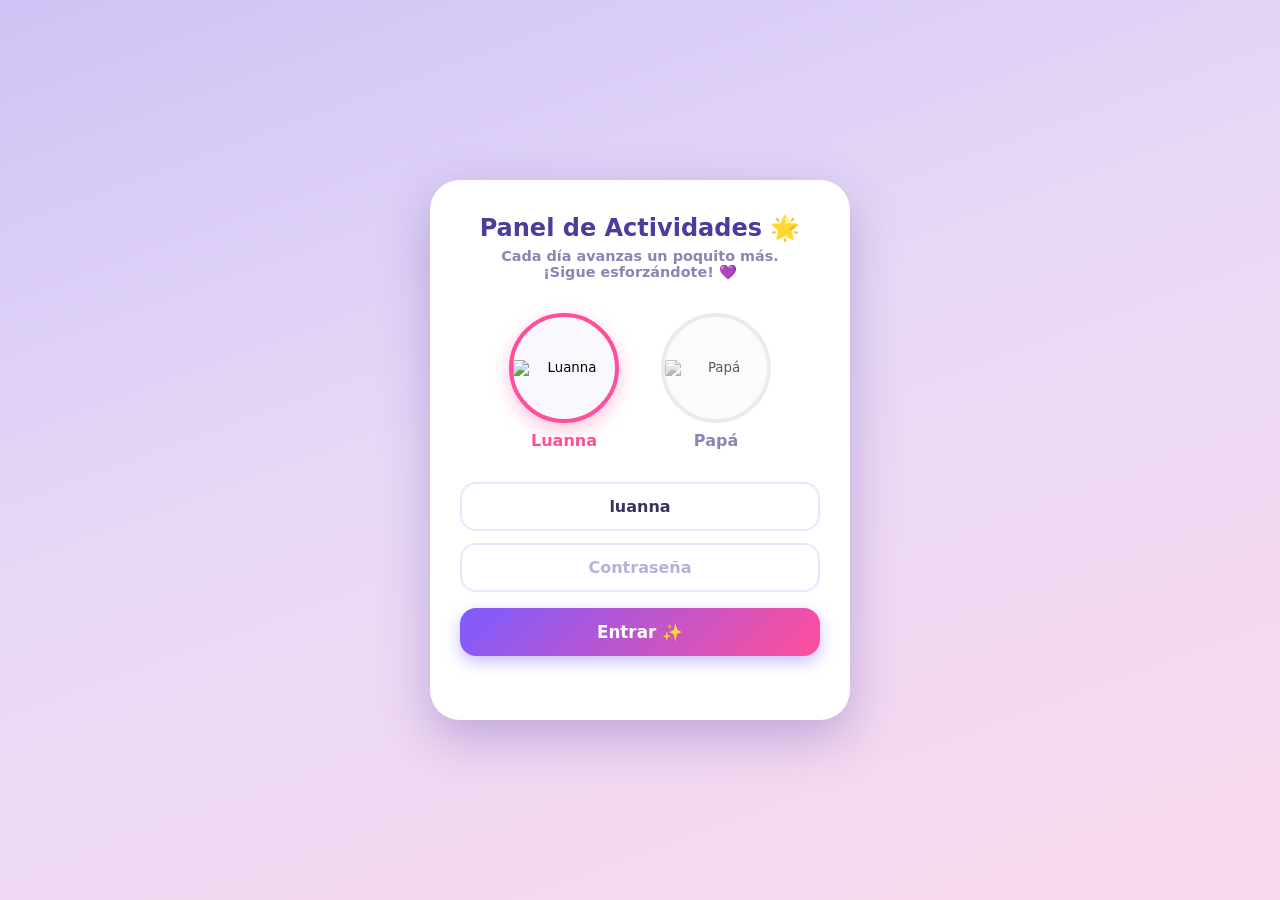
==== admin.html @ dc99c72d "Add files via upload Primera versión" ====
<!DOCTYPE html>
<html lang="es">
<head>
  <meta charset="UTF-8">
  <meta name="viewport" content="width=device-width, initial-scale=1.0">
  <title>Administración — Panel de Luanna</title>
  <link rel="stylesheet" href="css/styles.css">
</head>
<body>
  <div class="container">

    <div class="hero">
      <div class="avatar" id="papaSlot">👨‍💼</div>
      <div>
        <h1>Panel de Administración</h1>
        <p>Registra el progreso diario de Luanna</p>
      </div>
      <div class="spacer"></div>
      <div class="session-actions">
        <button class="btn secondary small" onclick="location.href='dashboard.html'">Ver panel de Luanna</button>
        <button class="btn secondary small" onclick="logout()">Salir</button>
      </div>
    </div>

    <div class="toolbar">
      <button class="btn small" id="exportBtn">⬇ Exportar data.json</button>
      <label class="btn secondary small" style="cursor:pointer">
        ⬆ Importar data.json
        <input type="file" id="importFile" accept=".json" style="display:none">
      </label>
      <span class="save-ok" id="saveStatus"></span>
    </div>

    <div class="admin-grid">

      <!-- Registro diario -->
      <div class="section">
        <div class="section-title">📝 REGISTRO DIARIO</div>
        <div class="form-row">
          <label for="recDate">Fecha:</label>
          <input type="date" id="recDate">
        </div>
        <div id="activityForm"></div>
        <div class="form-row" style="margin-top:10px">
          <label style="width:100%">Observaciones del día:</label>
          <textarea id="dayNote" rows="2" placeholder="¿Cómo le fue hoy a Luanna?"></textarea>
        </div>
        <div class="form-row">
          <label style="width:100%">📖 Lectura realizada (título / capítulos):</label>
          <input type="text" id="readingTitle" style="width:100%" placeholder="Ej: El Principito (cap. 5)">
        </div>
        <div class="form-row">
          <label style="width:100%">🔢 Tema de matemáticas trabajado:</label>
          <input type="text" id="mathTopic" style="width:100%" placeholder="Ej: Fracciones equivalentes">
        </div>
        <button class="btn full" id="saveDayBtn" style="margin-top:8px">💾 Guardar día</button>
      </div>

      <!-- Mensajes + estadísticas -->
      <div>
        <div class="section">
          <div class="section-title">💌 MENSAJES MOTIVADORES</div>
          <div id="msgList"></div>
          <div class="form-row" style="margin-top:8px">
            <input type="text" id="newMsg" style="flex:1" placeholder="Escribe un mensaje para Luanna...">
            <button class="btn small" id="addMsgBtn">Agregar</button>
          </div>
        </div>

        <div class="section">
          <div class="section-title">📊 ESTADÍSTICAS</div>
          <div id="statsBox"></div>
        </div>
      </div>
    </div>

    <!-- Historial -->
    <div class="section">
      <div class="section-title">📜 HISTORIAL (últimos 30 días registrados)</div>
      <div class="matrix-wrap">
        <table class="history-table" id="historyTable"></table>
      </div>
    </div>

    <footer>Panel de Progreso de Luanna · Administración</footer>
  </div>

  <script src="js/config.js"></script>
  <script src="js/images.js"></script>
  <script src="js/auth.js"></script>
  <script src="js/data.js"></script>
  <script src="js/admin.js"></script>
</body>
</html>
---- css/styles.css ----
/* ===== Panel de Progreso de Luanna — estilos ===== */

:root {
  --bg: #f3eefe;
  --bg-soft: #faf7ff;
  --card: #ffffff;
  --purple: #7c4dff;
  --purple-dark: #5e35b1;
  --purple-soft: #ede7ff;
  --pink: #ff5fa2;
  --pink-soft: #ffe3f0;
  --yellow: #ffc83d;
  --yellow-soft: #fff4d6;
  --orange: #ff8a3d;
  --green: #34c77b;
  --green-soft: #e0f7eb;
  --blue: #4d9fff;
  --blue-soft: #e3f0ff;
  --text: #3a2e5c;
  --text-soft: #8a7fb0;
  --radius: 20px;
  --shadow: 0 6px 18px rgba(124, 77, 255, 0.12);
  font-size: 16px;
}

* { box-sizing: border-box; margin: 0; padding: 0; }

body {
  font-family: "Segoe UI", "Comic Sans MS", system-ui, sans-serif;
  background: var(--bg);
  color: var(--text);
  min-height: 100vh;
}

.container { max-width: 1080px; margin: 0 auto; padding: 16px; }

h1, h2, h3 { font-weight: 800; }

/* ===== Login ===== */

.login-wrap {
  min-height: 100vh;
  display: flex; align-items: center; justify-content: center;
  background: linear-gradient(160deg, #e8defc 0%, #f8e9f7 50%, #e3f0ff 100%);
  padding: 16px;
}

.login-card {
  background: var(--card);
  border-radius: 28px;
  box-shadow: var(--shadow);
  padding: 40px 32px;
  width: 100%; max-width: 400px;
  text-align: center;
  border: 3px solid var(--purple-soft);
}

.login-card .big-emoji { font-size: 4rem; }

.login-card h1 { color: var(--purple-dark); margin: 12px 0 4px; font-size: 1.6rem; }
.login-card p { color: var(--text-soft); margin-bottom: 24px; }

.login-card input {
  width: 100%;
  padding: 13px 16px;
  margin-bottom: 14px;
  border: 2px solid var(--purple-soft);
  border-radius: 14px;
  font-size: 1rem;
  outline: none;
  color: var(--text);
}
.login-card input:focus { border-color: var(--purple); }

.btn {
  display: inline-block;
  background: linear-gradient(135deg, var(--purple), var(--pink));
  color: #fff;
  border: none;
  border-radius: 14px;
  padding: 13px 28px;
  font-size: 1rem;
  font-weight: 700;
  cursor: pointer;
  transition: transform .15s, box-shadow .15s;
  box-shadow: 0 4px 12px rgba(124, 77, 255, 0.35);
}
.btn:hover { transform: translateY(-2px); }
.btn.full { width: 100%; }
.btn.secondary { background: var(--purple-soft); color: var(--purple-dark); box-shadow: none; }
.btn.small { padding: 8px 14px; font-size: .85rem; border-radius: 10px; }

.login-error { color: var(--pink); font-weight: 600; min-height: 1.4em; margin-top: 10px; }

/* ===== Header / hero ===== */

.hero {
  background: linear-gradient(135deg, #8e5cff 0%, #c44df0 55%, #ff5fa2 100%);
  border-radius: var(--radius);
  color: #fff;
  padding: 22px 26px;
  display: flex; align-items: center; gap: 18px;
  box-shadow: var(--shadow);
  margin-bottom: 18px;
  flex-wrap: wrap;
}

.hero .avatar {
  width: 76px; height: 76px;
  border-radius: 50%;
  background: #fff;
  display: flex; align-items: center; justify-content: center;
  font-size: 2.6rem;
  border: 3px solid var(--yellow);
  flex-shrink: 0;
}

.hero h1 { font-size: 1.7rem; }
.hero p { opacity: .92; font-size: .95rem; }
.hero .spacer { flex: 1; }
.hero .session-actions { display: flex; gap: 8px; }

/* ===== Tarjetas resumen ===== */

.cards-grid {
  display: grid;
  grid-template-columns: repeat(auto-fit, minmax(210px, 1fr));
  gap: 14px;
  margin-bottom: 18px;
}

.stat-card {
  background: var(--card);
  border-radius: var(--radius);
  padding: 18px;
  box-shadow: var(--shadow);
  border-top: 5px solid var(--purple);
  text-align: center;
}
.stat-card.yellow { border-top-color: var(--yellow); }
.stat-card.pink { border-top-color: var(--pink); }
.stat-card.green { border-top-color: var(--green); }
.stat-card.blue { border-top-color: var(--blue); }

.stat-card .icon { font-size: 1.9rem; }
.stat-card .value { font-size: 2rem; font-weight: 800; color: var(--purple-dark); line-height: 1.2; }
.stat-card .label { color: var(--text-soft); font-size: .85rem; font-weight: 600; }
.stat-card .sub { font-size: .8rem; color: var(--text-soft); }

.progress-bar {
  background: var(--purple-soft);
  border-radius: 99px;
  height: 12px;
  overflow: hidden;
  margin-top: 8px;
}
.progress-bar > div {
  height: 100%;
  background: linear-gradient(90deg, var(--purple), var(--pink));
  border-radius: 99px;
  transition: width .6s ease;
}
.progress-bar.green > div { background: linear-gradient(90deg, var(--green), #7ee2ae); }

/* ===== Secciones ===== */

.section {
  background: var(--card);
  border-radius: var(--radius);
  box-shadow: var(--shadow);
  padding: 20px;
  margin-bottom: 18px;
}

.section-title {
  display: flex; align-items: center; gap: 10px;
  font-size: 1.05rem;
  color: var(--purple-dark);
  margin-bottom: 14px;
  flex-wrap: wrap;
}
.section-title .badge {
  background: var(--purple-soft);
  color: var(--purple-dark);
  border-radius: 99px;
  padding: 4px 12px;
  font-size: .8rem;
  font-weight: 700;
}
.section-title .spacer { flex: 1; }

/* ===== Matriz semanal ===== */

.week-nav { display: flex; align-items: center; gap: 8px; font-size: .85rem; color: var(--text-soft); }
.week-nav button {
  background: var(--purple-soft); border: none; color: var(--purple-dark);
  width: 30px; height: 30px; border-radius: 10px; cursor: pointer; font-weight: 800;
}

.matrix-wrap { overflow-x: auto; }

table.matrix { width: 100%; border-collapse: separate; border-spacing: 0 6px; min-width: 640px; }

.matrix th {
  font-size: .75rem; color: var(--text-soft); font-weight: 700;
  padding: 6px 4px; text-align: center;
}
.matrix th.today-col { color: var(--purple); }

.matrix td { padding: 8px 6px; text-align: center; background: var(--bg-soft); }
.matrix tr td:first-child { border-radius: 12px 0 0 12px; text-align: left; font-weight: 600; font-size: .88rem; white-space: nowrap; }
.matrix tr td:last-child { border-radius: 0 12px 12px 0; font-weight: 700; color: var(--purple-dark); font-size: .85rem; }

.matrix .group-row td {
  background: var(--purple-soft);
  color: var(--purple-dark);
  font-weight: 800;
  font-size: .8rem;
  border-radius: 12px;
  text-align: left;
  letter-spacing: .5px;
}
.matrix .group-row.learn td { background: var(--blue-soft); color: #2563b0; }

.cell-done { color: var(--green); font-size: 1.1rem; }
.cell-missed { color: #e0d8f5; font-size: 1.1rem; }
.cell-na { color: #d9d3ea; }

.matrix .totals-row td { background: var(--yellow-soft); font-weight: 800; color: #9a6b00; }

/* ===== Progreso dual / racha ===== */

.dual-grid { display: grid; grid-template-columns: 1fr 1fr; gap: 14px; }
@media (max-width: 700px) { .dual-grid { grid-template-columns: 1fr; } }

.metric-line { margin-bottom: 12px; }
.metric-line .row { display: flex; justify-content: space-between; font-size: .85rem; font-weight: 700; margin-bottom: 4px; }

.streak-big {
  text-align: center; padding: 10px 0;
}
.streak-big .num { font-size: 3rem; font-weight: 800; color: var(--orange); }
.streak-big .fire { font-size: 2.2rem; }
.streak-big .label { color: var(--text-soft); font-weight: 600; }
.streak-big .best { margin-top: 8px; font-size: .85rem; color: var(--text-soft); }

/* ===== Logros ===== */

.achievements-grid {
  display: grid;
  grid-template-columns: repeat(auto-fill, minmax(150px, 1fr));
  gap: 10px;
}

.achievement {
  background: var(--bg-soft);
  border: 2px solid var(--purple-soft);
  border-radius: 16px;
  padding: 14px 10px;
  text-align: center;
}
.achievement .icon { font-size: 1.8rem; }
.achievement .label { font-size: .78rem; font-weight: 700; margin-top: 6px; }
.achievement.locked { filter: grayscale(1); opacity: .45; }

/* ===== Mensajes ===== */

.message-card {
  background: linear-gradient(135deg, var(--pink-soft), var(--yellow-soft));
  border-radius: 16px;
  padding: 16px;
  border-left: 5px solid var(--pink);
  margin-bottom: 10px;
}
.message-card .date { font-size: .75rem; color: var(--text-soft); font-weight: 700; }
.message-card .text { font-size: 1rem; font-weight: 600; margin-top: 4px; }

/* ===== Próximamente ===== */

.coming-soon {
  filter: grayscale(1);
  opacity: .6;
  pointer-events: none;
  text-align: center;
  border: 2px dashed #c9c2dd;
}
.coming-soon .icon { font-size: 2.6rem; }

/* ===== Footer ===== */

footer {
  text-align: center;
  color: var(--text-soft);
  font-size: .85rem;
  padding: 18px 0 30px;
}
footer .quote { font-weight: 700; color: var(--purple-dark); margin-bottom: 6px; }

/* ===== Panel de administración ===== */

.admin-grid { display: grid; grid-template-columns: 1fr 1fr; gap: 14px; }
@media (max-width: 800px) { .admin-grid { grid-template-columns: 1fr; } }

.form-row { display: flex; align-items: center; gap: 10px; margin-bottom: 10px; flex-wrap: wrap; }
.form-row label { font-weight: 600; font-size: .9rem; }

input[type="date"], input[type="number"], input[type="text"], textarea, select {
  border: 2px solid var(--purple-soft);
  border-radius: 12px;
  padding: 9px 12px;
  font-size: .92rem;
  color: var(--text);
  font-family: inherit;
  outline: none;
}
input:focus, textarea:focus, select:focus { border-color: var(--purple); }
textarea { width: 100%; resize: vertical; }

.activity-row {
  display: flex; align-items: center; gap: 10px;
  background: var(--bg-soft);
  border-radius: 12px;
  padding: 10px 12px;
  margin-bottom: 8px;
  flex-wrap: wrap;
}
.activity-row .name { flex: 1; font-weight: 600; font-size: .9rem; min-width: 160px; }
.activity-row input[type="checkbox"] { width: 20px; height: 20px; accent-color: var(--purple); }
.activity-row input[type="number"] { width: 80px; }
.activity-row .min-label { font-size: .75rem; color: var(--text-soft); }

.toolbar { display: flex; gap: 10px; flex-wrap: wrap; margin-bottom: 18px; }

.save-ok { color: var(--green); font-weight: 700; }

.history-table { width: 100%; border-collapse: collapse; font-size: .85rem; }
.history-table th, .history-table td { padding: 8px; border-bottom: 1px solid var(--purple-soft); text-align: center; }
.history-table th { color: var(--text-soft); }

.msg-admin-row { display: flex; gap: 8px; align-items: center; margin-bottom: 8px; }
.msg-admin-row .text { flex: 1; }
.del-btn { background: var(--pink-soft); color: var(--pink); border: none; border-radius: 10px; padding: 6px 10px; cursor: pointer; font-weight: 700; }

@media (max-width: 600px) {
  .hero h1 { font-size: 1.3rem; }
  .stat-card .value { font-size: 1.5rem; }
}
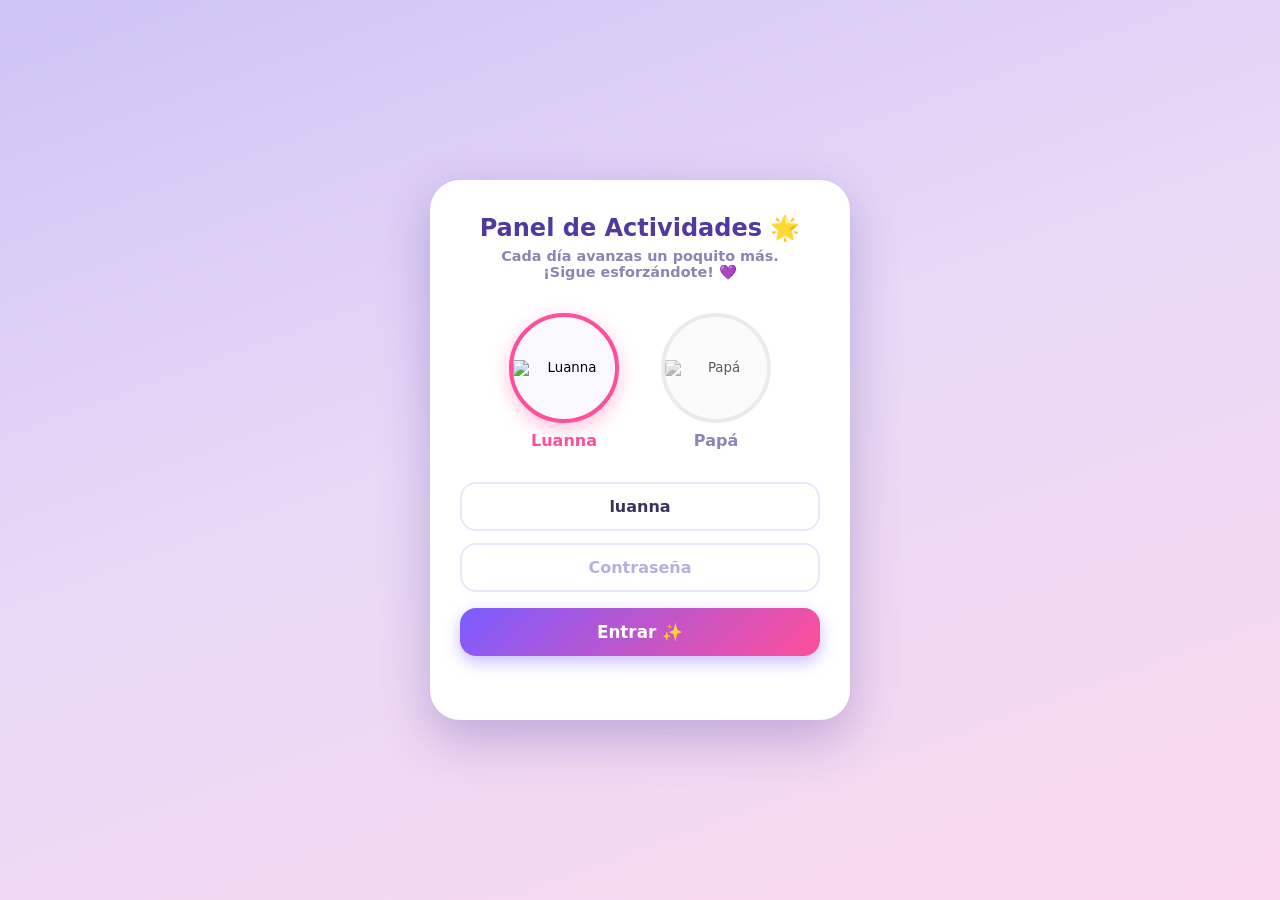
==== commit 50d495b1: "Add files via upload" ====
--- a/admin.html
+++ b/admin.html
@@ -23,12 +23,39 @@
     </div>
 
     <div class="toolbar">
-      <button class="btn small" id="exportBtn">⬇ Exportar data.json</button>
+      <button class="btn small" id="publishBtn">📤 Publicar cambios</button>
+      <button class="btn secondary small" id="ghCfgBtn">⚙ Configurar publicación</button>
+      <button class="btn secondary small" id="exportBtn">⬇ Exportar data.json</button>
       <label class="btn secondary small" style="cursor:pointer">
         ⬆ Importar data.json
         <input type="file" id="importFile" accept=".json" style="display:none">
       </label>
       <span class="save-ok" id="saveStatus"></span>
+    </div>
+
+    <!-- Configuración de publicación en GitHub (oculta por defecto) -->
+    <div class="section" id="ghCfgPanel" style="display:none">
+      <div class="section-title">⚙ PUBLICACIÓN EN GITHUB</div>
+      <p style="font-size:.85rem;color:var(--text-soft);margin-bottom:12px">
+        Con esto, el botón "📤 Publicar cambios" sube el <b>data.json</b> directo a tu repositorio
+        y en 1-2 minutos Luanna lo ve desde cualquier dispositivo. Solo se configura una vez en este navegador.
+      </p>
+      <div class="form-row">
+        <label style="width:110px">Repositorio:</label>
+        <input type="text" id="ghRepo" style="flex:1" placeholder="usuario/nombre-del-repo (ej: Diego906p/luanna)">
+      </div>
+      <div class="form-row">
+        <label style="width:110px">Rama:</label>
+        <input type="text" id="ghBranch" style="flex:1" placeholder="main">
+      </div>
+      <div class="form-row">
+        <label style="width:110px">Token:</label>
+        <input type="password" id="ghToken" style="flex:1" placeholder="github_pat_...">
+      </div>
+      <div class="form-row">
+        <button class="btn small" id="ghSaveBtn">Guardar configuración</button>
+        <span id="ghCfgStatus" style="font-size:.85rem;font-weight:700"></span>
+      </div>
     </div>
 
     <div class="admin-grid">
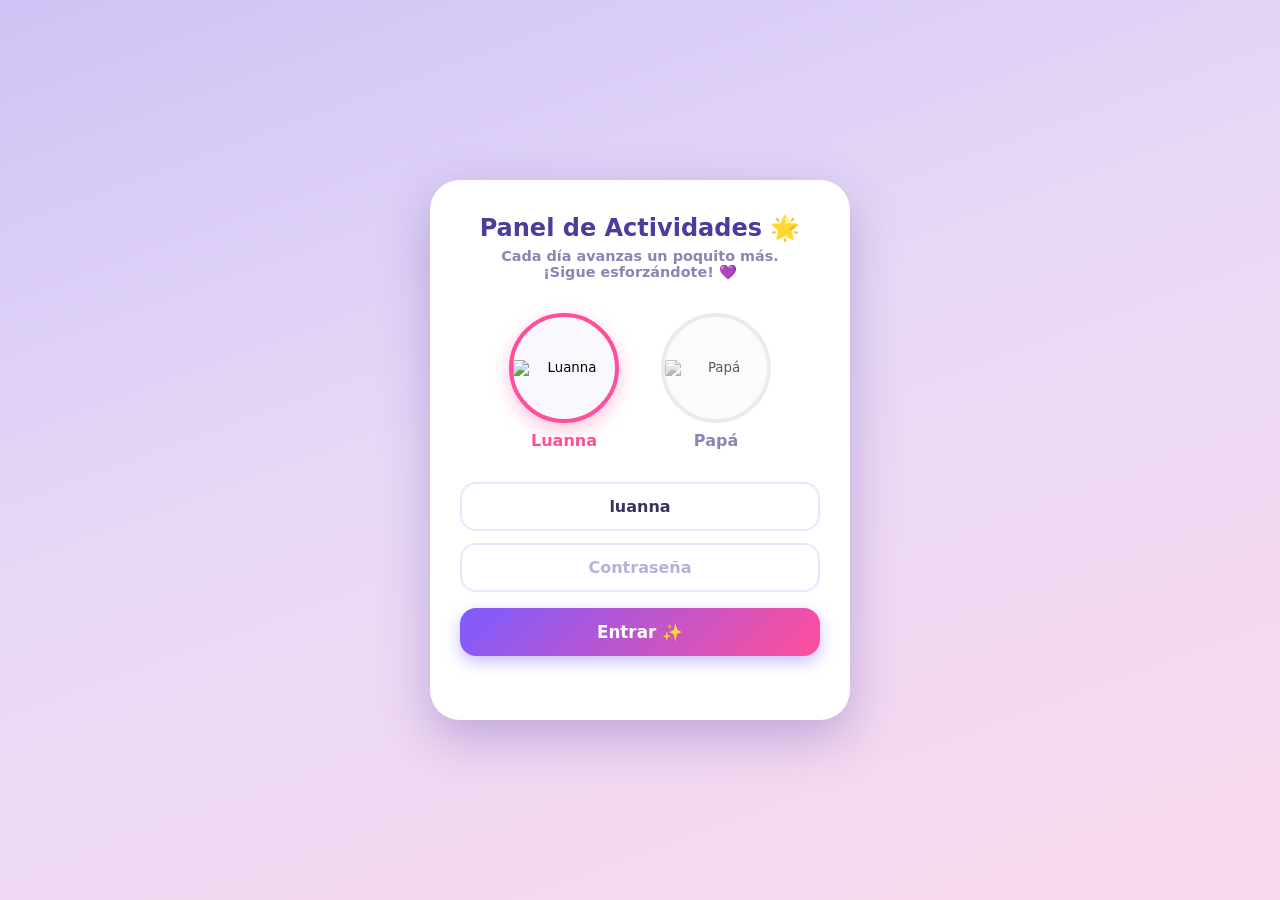
==== commit bfed7615: "Add files via upload" ====
--- a/admin.html
+++ b/admin.html
@@ -1,10 +1,10 @@
-<!DOCTYPE html>
+﻿<!DOCTYPE html>
 <html lang="es">
 <head>
   <meta charset="UTF-8">
   <meta name="viewport" content="width=device-width, initial-scale=1.0">
   <title>Administración — Panel de Luanna</title>
-  <link rel="stylesheet" href="css/styles.css">
+  <link rel="stylesheet" href="css/styles.css?v=3">
 </head>
 <body>
   <div class="container">
@@ -19,42 +19,6 @@
       <div class="session-actions">
         <button class="btn secondary small" onclick="location.href='dashboard.html'">Ver panel de Luanna</button>
         <button class="btn secondary small" onclick="logout()">Salir</button>
-      </div>
-    </div>
-
-    <div class="toolbar">
-      <button class="btn small" id="publishBtn">📤 Publicar cambios</button>
-      <button class="btn secondary small" id="ghCfgBtn">⚙ Configurar publicación</button>
-      <button class="btn secondary small" id="exportBtn">⬇ Exportar data.json</button>
-      <label class="btn secondary small" style="cursor:pointer">
-        ⬆ Importar data.json
-        <input type="file" id="importFile" accept=".json" style="display:none">
-      </label>
-      <span class="save-ok" id="saveStatus"></span>
-    </div>
-
-    <!-- Configuración de publicación en GitHub (oculta por defecto) -->
-    <div class="section" id="ghCfgPanel" style="display:none">
-      <div class="section-title">⚙ PUBLICACIÓN EN GITHUB</div>
-      <p style="font-size:.85rem;color:var(--text-soft);margin-bottom:12px">
-        Con esto, el botón "📤 Publicar cambios" sube el <b>data.json</b> directo a tu repositorio
-        y en 1-2 minutos Luanna lo ve desde cualquier dispositivo. Solo se configura una vez en este navegador.
-      </p>
-      <div class="form-row">
-        <label style="width:110px">Repositorio:</label>
-        <input type="text" id="ghRepo" style="flex:1" placeholder="usuario/nombre-del-repo (ej: Diego906p/luanna)">
-      </div>
-      <div class="form-row">
-        <label style="width:110px">Rama:</label>
-        <input type="text" id="ghBranch" style="flex:1" placeholder="main">
-      </div>
-      <div class="form-row">
-        <label style="width:110px">Token:</label>
-        <input type="password" id="ghToken" style="flex:1" placeholder="github_pat_...">
-      </div>
-      <div class="form-row">
-        <button class="btn small" id="ghSaveBtn">Guardar configuración</button>
-        <span id="ghCfgStatus" style="font-size:.85rem;font-weight:700"></span>
       </div>
     </div>
 
@@ -84,7 +48,7 @@
       </div>
 
       <!-- Mensajes + estadísticas -->
-      <div>
+      <div class="admin-col">
         <div class="section">
           <div class="section-title">💌 MENSAJES MOTIVADORES</div>
           <div id="msgList"></div>
@@ -98,12 +62,55 @@
           <div class="section-title">📊 ESTADÍSTICAS</div>
           <div id="statsBox"></div>
         </div>
+
+        <div class="section gh-section">
+          <div class="section-title">
+            ⚙ PUBLICACIÓN EN GITHUB
+            <span class="spacer"></span>
+            <button class="btn secondary small" id="ghCfgBtn">Configurar</button>
+            <button class="btn small" id="ghSaveBtn">💾 Guardar</button>
+          </div>
+          <p style="font-size:.85rem;color:var(--text-soft);margin-bottom:12px">
+            El botón "📤 Publicar cambios" sube el <b>data.json</b> directo a tu repositorio
+            y en 1-2 minutos Luanna lo ve desde cualquier dispositivo. Solo se configura una vez en este navegador.
+          </p>
+          <div class="form-row">
+            <label style="width:100px">Repositorio:</label>
+            <input type="text" id="ghRepo" style="flex:1" placeholder="usuario/nombre-del-repo (ej: Diego906p/familia)" disabled>
+          </div>
+          <div class="form-row">
+            <label style="width:100px">Rama:</label>
+            <input type="text" id="ghBranch" style="flex:1" placeholder="main" disabled>
+          </div>
+          <div class="form-row">
+            <label style="width:100px">Token:</label>
+            <input type="password" id="ghToken" style="flex:1" placeholder="github_pat_..." disabled>
+          </div>
+          <div style="text-align:right; min-height:1.3em">
+            <span id="ghCfgStatus" style="font-size:.82rem;font-weight:700"></span>
+          </div>
+          <button class="btn full" id="publishBtn">📤 Publicar cambios</button>
+        </div>
       </div>
+    </div>
+
+    <!-- Exportar / Importar + notificaciones -->
+    <div class="section toolbar-card">
+      <button class="btn secondary small" id="exportBtn">⬇ Exportar data.json</button>
+      <label class="btn secondary small" style="cursor:pointer">
+        ⬆ Importar data.json
+        <input type="file" id="importFile" accept=".json" style="display:none">
+      </label>
+      <span class="save-ok" id="saveStatus"></span>
     </div>
 
     <!-- Historial -->
     <div class="section">
-      <div class="section-title">📜 HISTORIAL (últimos 30 días registrados)</div>
+      <div class="section-title">
+        📜 HISTORIAL
+        <span class="spacer"></span>
+        <select id="histPeriod" style="font-size:.8rem"></select>
+      </div>
       <div class="matrix-wrap">
         <table class="history-table" id="historyTable"></table>
       </div>
@@ -112,10 +119,10 @@
     <footer>Panel de Progreso de Luanna · Administración</footer>
   </div>
 
-  <script src="js/config.js"></script>
-  <script src="js/images.js"></script>
-  <script src="js/auth.js"></script>
-  <script src="js/data.js"></script>
-  <script src="js/admin.js"></script>
+  <script src="js/config.js?v=3"></script>
+  <script src="js/images.js?v=3"></script>
+  <script src="js/auth.js?v=3"></script>
+  <script src="js/data.js?v=3"></script>
+  <script src="js/admin.js?v=3"></script>
 </body>
 </html>
--- a/css/styles.css
+++ b/css/styles.css
@@ -170,14 +170,20 @@
   box-shadow: var(--shadow);
   padding: 20px;
   margin-bottom: 18px;
+  font-size: .85rem;
 }
 
 .section-title {
   display: flex; align-items: center; gap: 10px;
-  font-size: 1.05rem;
+  font-size: 1rem;
+  font-weight: 800;
   color: var(--purple-dark);
   margin-bottom: 14px;
   flex-wrap: wrap;
+}
+.section-title .btn {
+  padding: 0 12px; font-size: .78rem; border-radius: 10px;
+  height: 30px; display: inline-flex; align-items: center;
 }
 .section-title .badge {
   background: var(--purple-soft);
@@ -298,11 +304,11 @@
 
 /* ===== Panel de administración ===== */
 
-.admin-grid { display: grid; grid-template-columns: 1fr 1fr; gap: 14px; }
+.admin-grid { display: grid; grid-template-columns: 1fr 1fr; gap: 14px; margin-bottom: 22px; }
 @media (max-width: 800px) { .admin-grid { grid-template-columns: 1fr; } }
 
 .form-row { display: flex; align-items: center; gap: 10px; margin-bottom: 10px; flex-wrap: wrap; }
-.form-row label { font-weight: 600; font-size: .9rem; }
+.form-row label { font-weight: 600; font-size: .85rem; }
 
 input[type="date"], input[type="number"], input[type="text"], textarea, select {
   border: 2px solid var(--purple-soft);
@@ -317,19 +323,65 @@
 textarea { width: 100%; resize: vertical; }
 
 .activity-row {
-  display: flex; align-items: center; gap: 10px;
+  display: grid;
+  grid-template-columns: 1fr 42px 42px 42px;
+  align-items: center;
+  gap: 4px;
   background: var(--bg-soft);
-  border-radius: 12px;
-  padding: 10px 12px;
-  margin-bottom: 8px;
-  flex-wrap: wrap;
-}
-.activity-row .name { flex: 1; font-weight: 600; font-size: .9rem; min-width: 160px; }
-.activity-row input[type="checkbox"] { width: 20px; height: 20px; accent-color: var(--purple); }
+  border-radius: 14px;
+  padding: 16px 14px;
+  margin-bottom: 10px;
+}
+.activity-row .name {
+  font-weight: 600; font-size: .85rem;
+  white-space: nowrap; overflow: hidden; text-overflow: ellipsis;
+}
+.activity-row .name small { color: var(--text-soft); }
+.activity-row input[type="checkbox"], .activity-row input[type="radio"] {
+  appearance: none;
+  -webkit-appearance: none;
+  width: 18px; height: 18px;
+  border: 2px solid #cfc6e8;
+  border-radius: 5px;
+  background: #fff center / 11px no-repeat;
+  cursor: pointer;
+  margin: 0;
+}
+.activity-row .cb-yes:checked {
+  background-color: #2eb872; border-color: #2eb872;
+  background-image: url("data:image/svg+xml,%3Csvg xmlns='http://www.w3.org/2000/svg' viewBox='0 0 12 12'%3E%3Cpath d='M2 6.5L5 9.5L10 3' stroke='white' stroke-width='2.4' fill='none' stroke-linecap='round' stroke-linejoin='round'/%3E%3C/svg%3E");
+}
+.activity-row .cb-no:checked {
+  background-color: #e85a6e; border-color: #e85a6e;
+  background-image: url("data:image/svg+xml,%3Csvg xmlns='http://www.w3.org/2000/svg' viewBox='0 0 12 12'%3E%3Cpath d='M2.5 2.5L9.5 9.5M9.5 2.5L2.5 9.5' stroke='white' stroke-width='2.4' stroke-linecap='round'/%3E%3C/svg%3E");
+}
+.activity-row .cb-none { border-radius: 50%; }
+.activity-row .cb-none:checked {
+  border-color: #8d83b5;
+  background-image: radial-gradient(circle, #8d83b5 0 4px, transparent 4.5px);
+}
+.cb-cell { display: flex; align-items: center; justify-content: center; cursor: pointer; }
+.activity-head { background: none !important; padding: 0 14px 4px !important; margin-bottom: 2px; }
+.activity-head .name, .activity-head .cb-cell { font-size: .76rem; font-weight: 700; color: var(--text); }
+.activity-head .head-yes, .activity-head .head-no, .activity-head .head-none { white-space: nowrap; }
+
+/* La columna derecha estira la tarjeta de GitHub para que "Publicar cambios"
+   quede a la misma altura que "Guardar día" */
+.admin-grid > .section { margin-bottom: 0; display: flex; flex-direction: column; }
+.admin-grid > .section #saveDayBtn { margin-top: auto; }
+.admin-col { display: flex; flex-direction: column; }
+.admin-col .gh-section { flex: 1; display: flex; flex-direction: column; margin-bottom: 0; }
+.gh-section #publishBtn { margin-top: auto; }
 .activity-row input[type="number"] { width: 80px; }
 .activity-row .min-label { font-size: .75rem; color: var(--text-soft); }
 
 .toolbar { display: flex; gap: 10px; flex-wrap: wrap; margin-bottom: 18px; }
+
+.toolbar-card {
+  display: flex; align-items: center; gap: 10px; flex-wrap: wrap;
+  padding: 10px 16px;
+  margin-bottom: 18px;
+}
 
 .save-ok { color: var(--green); font-weight: 700; }
 
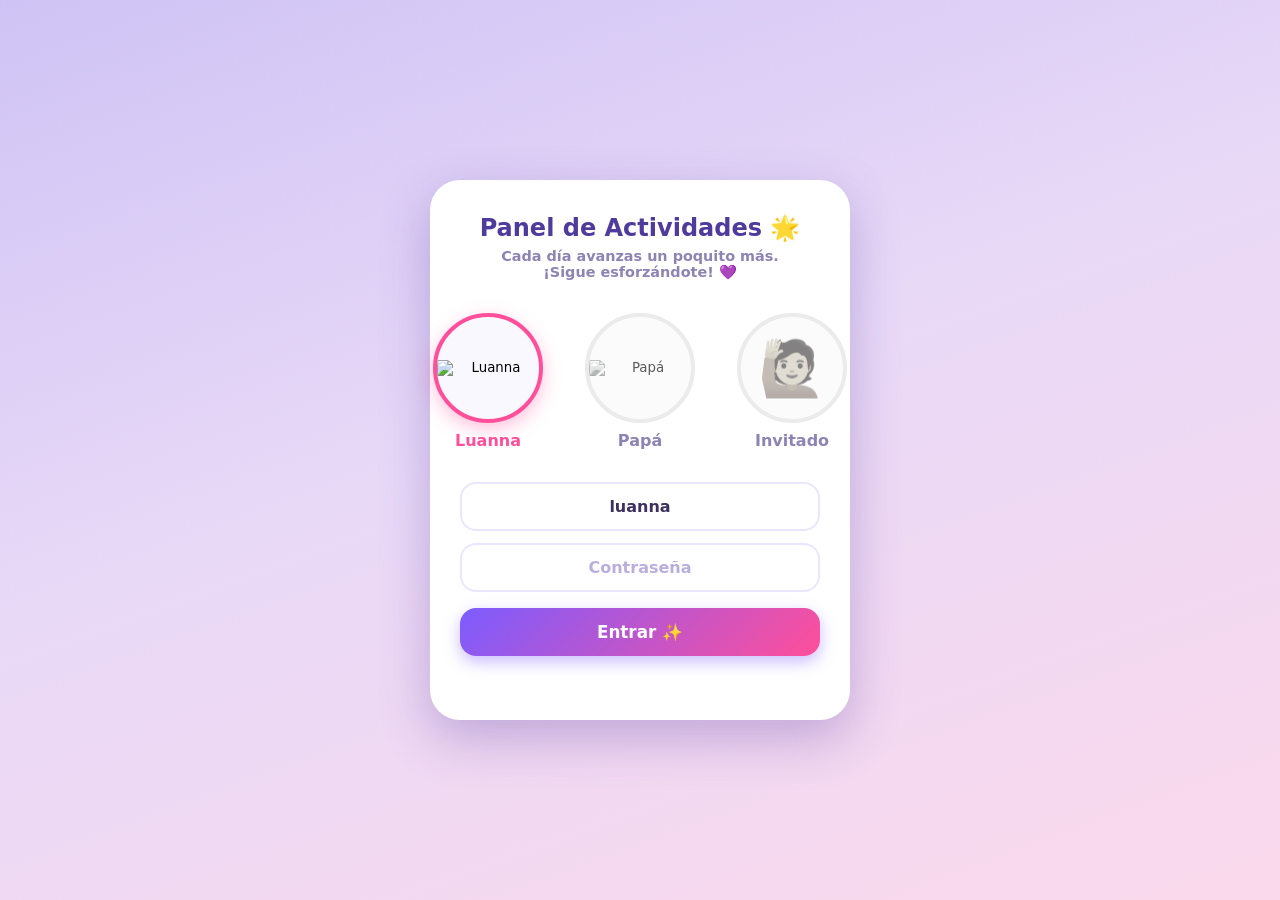
==== commit 45a3b07e: "Add files via upload" ====
--- a/admin.html
+++ b/admin.html
@@ -17,6 +17,7 @@
       </div>
       <div class="spacer"></div>
       <div class="session-actions">
+        <button class="btn secondary small" onclick="location.href='pizarra.html'">🎨 Pizarra</button>
         <button class="btn secondary small" onclick="location.href='dashboard.html'">Ver panel de Luanna</button>
         <button class="btn secondary small" onclick="logout()">Salir</button>
       </div>
@@ -96,11 +97,7 @@
 
     <!-- Exportar / Importar + notificaciones -->
     <div class="section toolbar-card">
-      <button class="btn secondary small" id="exportBtn">⬇ Exportar data.json</button>
-      <label class="btn secondary small" style="cursor:pointer">
-        ⬆ Importar data.json
-        <input type="file" id="importFile" accept=".json" style="display:none">
-      </label>
+      <button class="btn secondary small" id="exportBtn">⬇ Exportar copia de seguridad</button>
       <span class="save-ok" id="saveStatus"></span>
     </div>
 
@@ -121,7 +118,7 @@
 
   <script src="js/config.js?v=3"></script>
   <script src="js/images.js?v=3"></script>
-  <script src="js/auth.js?v=3"></script>
+  <script src="js/auth.js?v=6"></script>
   <script src="js/data.js?v=3"></script>
   <script src="js/admin.js?v=3"></script>
 </body>
--- a/css/styles.css
+++ b/css/styles.css
@@ -397,3 +397,51 @@
   .hero h1 { font-size: 1.3rem; }
   .stat-card .value { font-size: 1.5rem; }
 }
+
+
+/* =====================================================
+   RESPONSIVE ADMIN — Mobile ≤480 · Tablet 481-1024
+   ===================================================== */
+
+img { max-width: 100%; }
+
+.hero h1 { font-size: clamp(1.15rem, 2.5vw, 1.7rem); }
+.section-title { font-size: clamp(.9rem, 1.5vw, 1rem); }
+
+@media (min-width: 481px) and (max-width: 1024px) {
+  .container { padding: 12px; }
+}
+
+@media (max-width: 480px) {
+  .container { padding: 8px; }
+
+  /* Hero apilado y centrado */
+  .hero { flex-direction: column; text-align: center; padding: 18px 14px; }
+  .hero .session-actions { justify-content: center; flex-wrap: wrap; }
+
+  /* Una sola columna */
+  .admin-grid { grid-template-columns: 1fr; }
+
+  /* Inputs y botones al 100% */
+  .form-row input[type="text"], .form-row input[type="password"],
+  .form-row input[type="date"], .form-row select { width: 100%; flex: 1 1 100% !important; }
+  .form-row label { width: auto !important; }
+  .btn { min-height: 44px; }
+  .btn.small, .section-title .btn { min-height: 40px; }
+  .toolbar-card .btn { flex: 1 1 45%; }
+
+  /* Filas de actividades: zona táctil de 44px en cada casilla */
+  .activity-row { grid-template-columns: 1fr 44px 44px 44px; gap: 2px; padding: 8px 10px; }
+  .cb-cell { min-height: 44px; min-width: 44px; }
+  .activity-row input[type="checkbox"], .activity-row input[type="radio"] { width: 24px; height: 24px; }
+  .activity-row .name { white-space: normal; line-height: 1.2; }
+
+  /* Historial con scroll interno (solo la tabla dentro del contenedor con scroll) */
+  .matrix-wrap { overflow-x: auto; -webkit-overflow-scrolling: touch; }
+  .matrix-wrap .history-table { min-width: 560px; }
+  .admin-grid > *, .admin-col > * { min-width: 0; }
+
+  /* Mensajes */
+  .msg-admin-row { flex-wrap: wrap; }
+  .del-btn { min-height: 40px; min-width: 40px; }
+}
